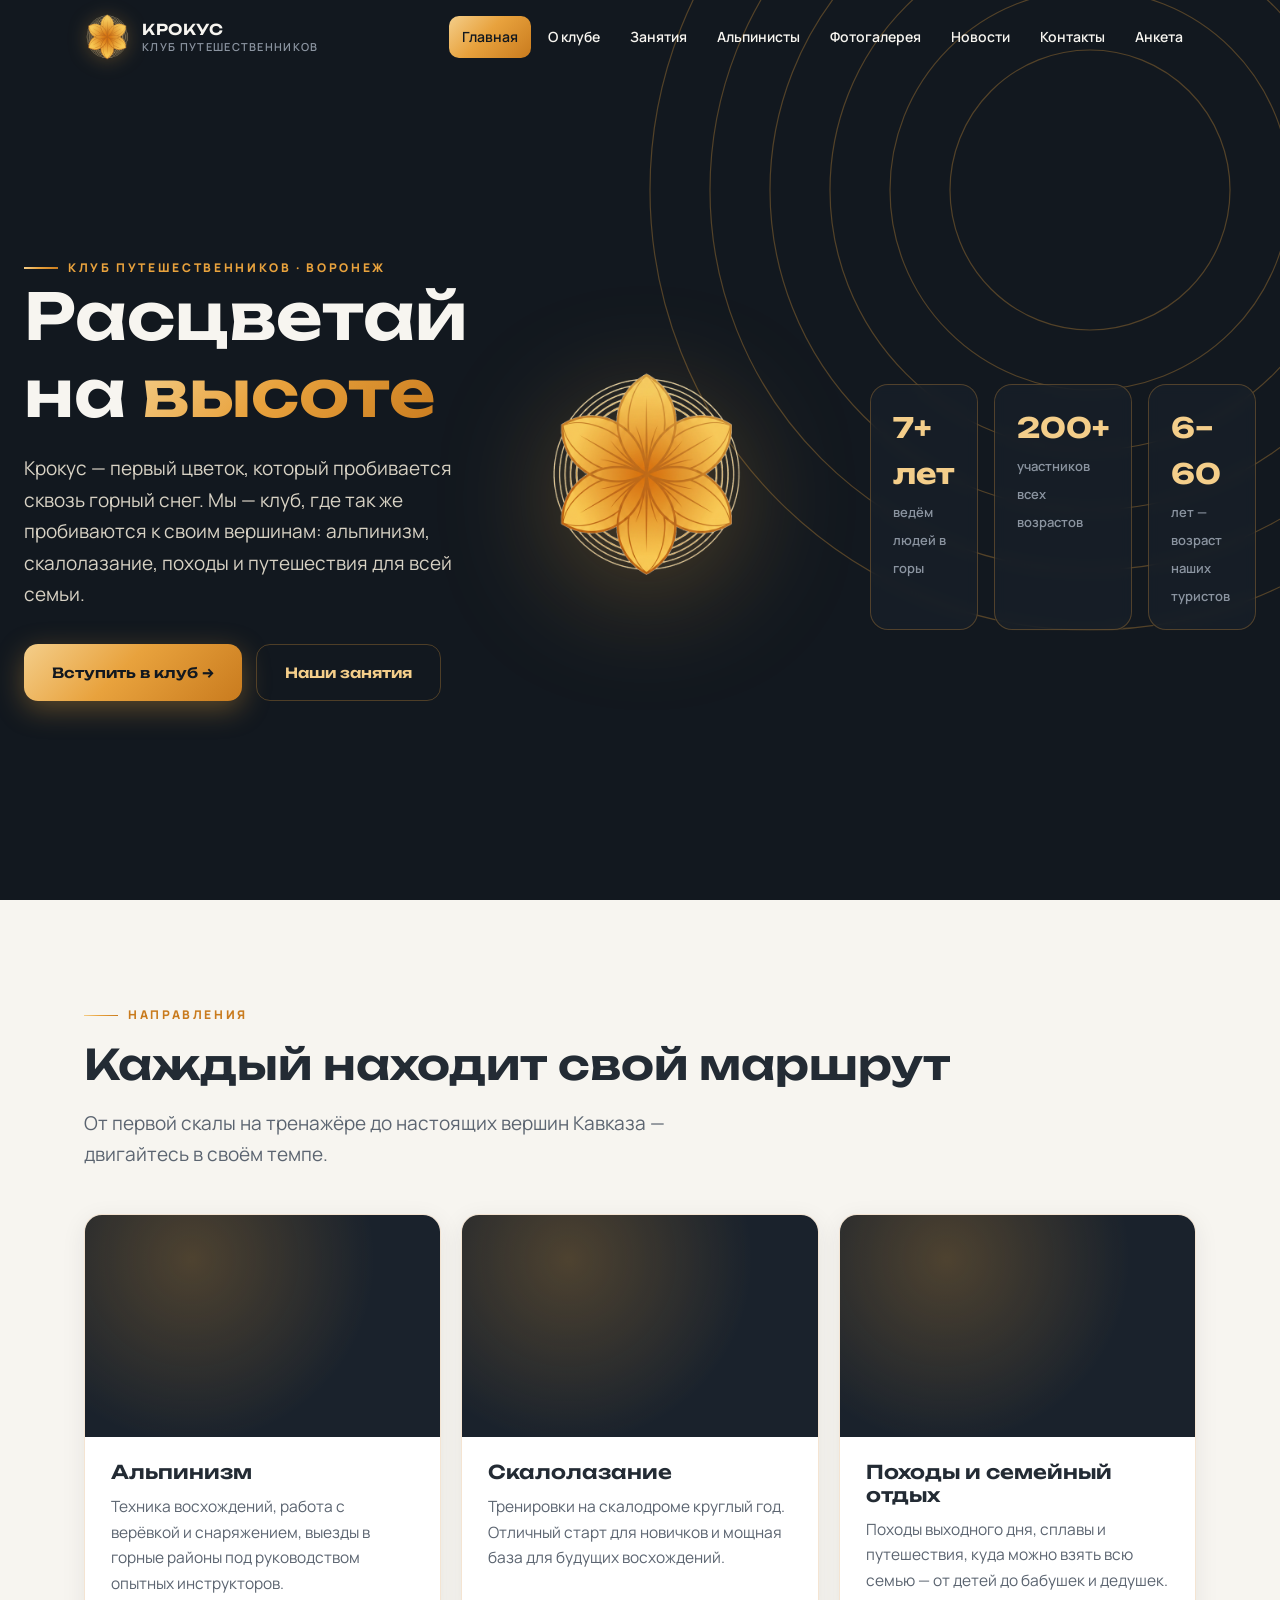
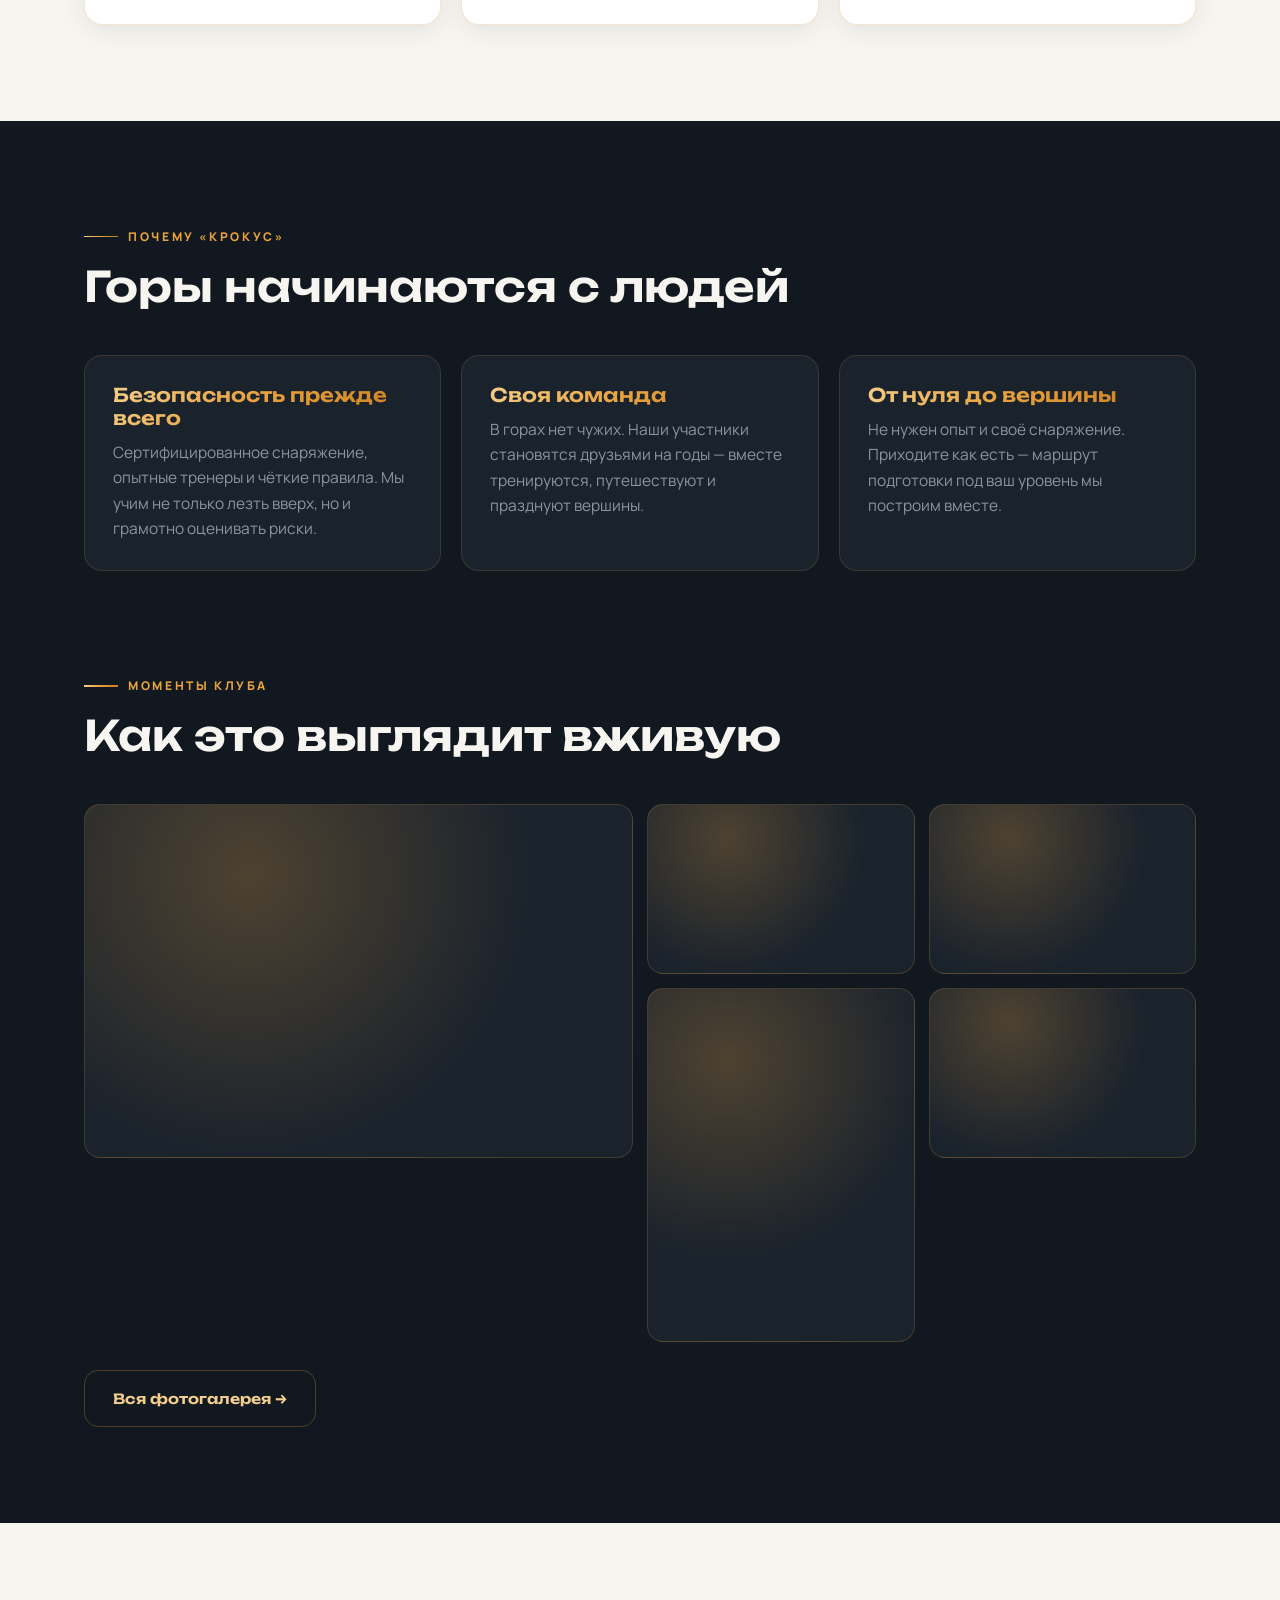
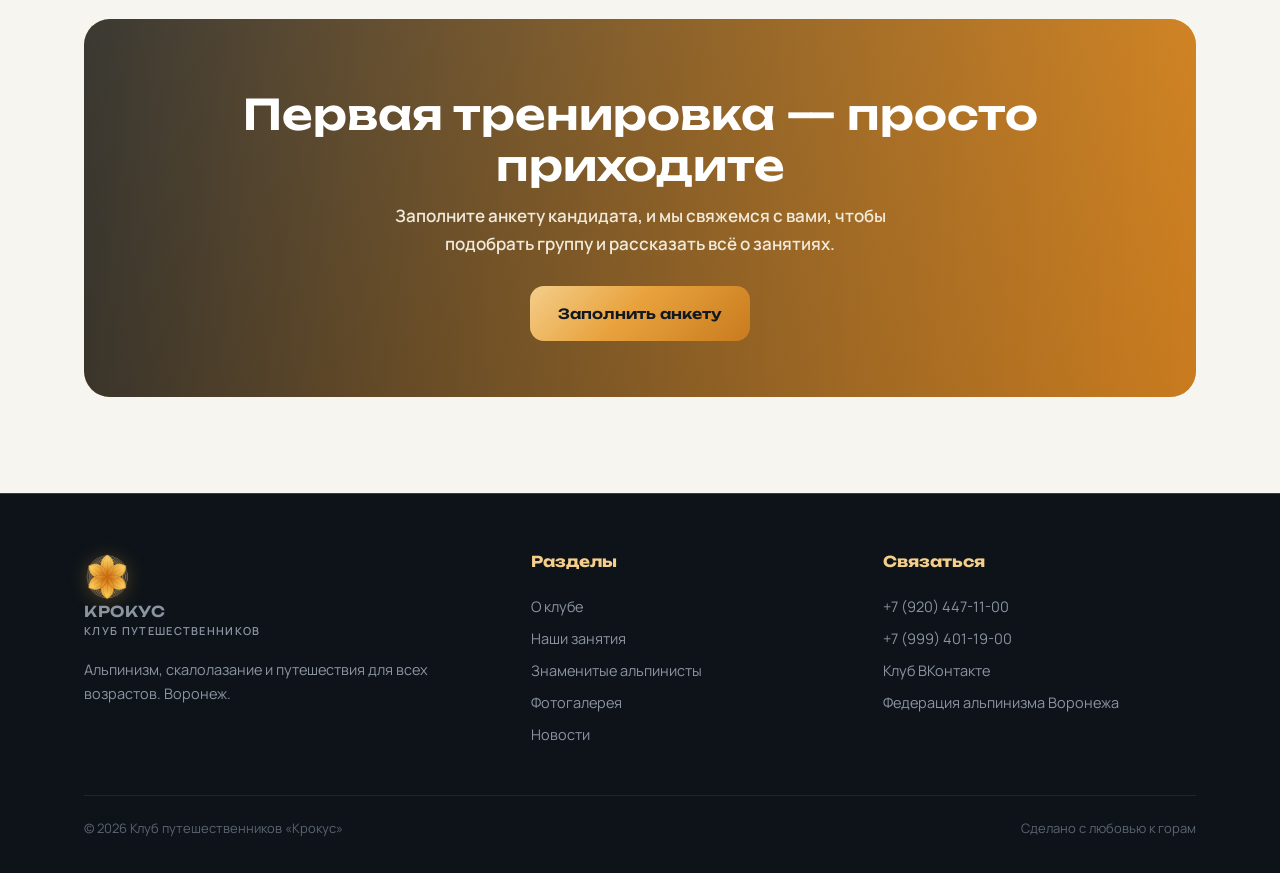
==== index.html @ ba0258b4 "Add files via upload" ====
<!DOCTYPE html>
<html lang="ru">
<head>
  <meta charset="UTF-8">
  <meta name="viewport" content="width=device-width, initial-scale=1.0">
  <title>Главная — клуб «Крокус»</title>
  <meta name="description" content="Клуб путешественников «Крокус» в Воронеже: альпинизм, скалолазание, походы и семейные путешествия.">
  <link rel="icon" href="logo.png">
  <link rel="preconnect" href="https://fonts.googleapis.com">
  <link rel="preconnect" href="https://fonts.gstatic.com" crossorigin>
  <link href="https://fonts.googleapis.com/css2?family=Unbounded:wght@400;600;700&family=Manrope:wght@500;600;700;800&display=swap" rel="stylesheet">
  <link rel="stylesheet" href="styles.css">
</head>
<body>

<header class="header">
  <div class="header-inner">
    <a class="brand" href="index.html">
      <img src="logo.png" alt="Логотип клуба «Крокус»">
      <span class="brand-name">КРОКУС<small>клуб путешественников</small></span>
    </a>
    <button class="burger" aria-label="Меню" aria-expanded="false">☰</button>
    <nav class="nav">
      <a href="index.html">Главная</a>
      <a href="about.html">О клубе</a>
      <a href="activities.html">Занятия</a>
      <a href="climbers.html">Альпинисты</a>
      <a href="gallery.html">Фотогалерея</a>
      <a href="news.html">Новости</a>
      <a href="contacts.html">Контакты</a>
      <a href="application.html">Анкета</a>
    </nav>
  </div>
</header>

<section class="hero">
  <div class="hero-photo" data-img="hero_img"></div>
  <div class="topo" aria-hidden="true">
    <svg width="900" height="900" style="top:-260px; right:-260px" viewBox="0 0 900 900" fill="none">
      <g stroke="#E8A23D" stroke-width="1.2">
        <circle cx="450" cy="450" r="140"/><circle cx="450" cy="450" r="200"/>
        <circle cx="450" cy="450" r="260"/><circle cx="450" cy="450" r="320"/>
        <circle cx="450" cy="450" r="380"/><circle cx="450" cy="450" r="440"/>
      </g>
    </svg>
  </div>
  <div class="container hero-grid">
    <div>
      <span class="altitude" data-t="hero_eyebrow"></span>
      <h1 data-t="hero_title"></h1>
      <p class="lead" data-t="hero_lead" style="color:#D8D2C4"></p>
      <div class="hero-actions">
        <a class="btn btn-gold" href="application.html">Вступить в клуб →</a>
        <a class="btn btn-ghost" href="activities.html">Наши занятия</a>
      </div>
    </div>
    <div class="hero-flower"><img src="logo.png" alt="Золотой крокус — символ клуба"></div>
  </div>
  <div class="container hero-stats">
    <div class="stat reveal"><b data-t="stat1_b"></b><span data-t="stat1_s"></span></div>
    <div class="stat reveal"><b data-t="stat2_b"></b><span data-t="stat2_s"></span></div>
    <div class="stat reveal"><b data-t="stat3_b"></b><span data-t="stat3_s"></span></div>
  </div>
</section>

<section class="section on-snow">
  <div class="container">
    <span class="altitude">Направления</span>
    <h2 data-t="dirs_title"></h2>
    <p class="lead" data-t="dirs_lead"></p>
    <div class="cards cols-3" data-list="dirs"></div>
  </div>
</section>

<section class="section">
  <div class="container">
    <span class="altitude">Почему «Крокус»</span>
    <h2 data-t="why_title"></h2>
    <div class="cards cols-3">
      <article class="card reveal"><h3 class="text-gold" data-t="why1_t"></h3><p data-t="why1_p"></p></article>
      <article class="card reveal"><h3 class="text-gold" data-t="why2_t"></h3><p data-t="why2_p"></p></article>
      <article class="card reveal"><h3 class="text-gold" data-t="why3_t"></h3><p data-t="why3_p"></p></article>
    </div>
  </div>
</section>

<section class="section" style="padding-top:0">
  <div class="container">
    <span class="altitude">Моменты клуба</span>
    <h2>Как это выглядит вживую</h2>
    <div class="mosaic" data-list="mosaic"></div>
    <div style="margin-top:28px"><a class="btn btn-ghost" href="gallery.html">Вся фотогалерея →</a></div>
  </div>
</section>

<section class="section on-snow cta-section">
  <div class="container">
    <div class="cta-band with-photo reveal">
      <div class="cta-photo" data-img="cta_img"></div>
      <h2 data-t="cta_title"></h2>
      <p data-t="cta_p"></p>
      <a class="btn" href="application.html">Заполнить анкету</a>
    </div>
  </div>
</section>

<footer class="footer">
  <div class="container">
    <div class="footer-grid">
      <div>
        <a class="brand" href="index.html" style="margin-bottom:16px">
          <img src="logo.png" alt="">
          <span class="brand-name">КРОКУС<small>клуб путешественников</small></span>
        </a>
        <p>Альпинизм, скалолазание и путешествия для всех возрастов. Воронеж.</p>
      </div>
      <div>
        <h4>Разделы</h4>
        <a href="about.html">О клубе</a>
        <a href="activities.html">Наши занятия</a>
        <a href="climbers.html">Знаменитые альпинисты</a>
        <a href="gallery.html">Фотогалерея</a>
        <a href="news.html">Новости</a>
      </div>
      <div>
        <h4>Связаться</h4>
        <a data-tel="person2_phone" href="#"></a>
        <a data-tel="person1_phone" href="#"></a>
        <a data-href="club_vk" href="#" target="_blank" rel="noopener">Клуб ВКонтакте</a>
        <a data-href="fed_vk" href="#" target="_blank" rel="noopener">Федерация альпинизма Воронежа</a>
      </div>
    </div>
    <div class="footer-bottom">
      <span>© 2026 Клуб путешественников «Крокус»</span>
      <span>Сделано с любовью к горам</span>
    </div>
  </div>
</footer>

<script src="content.js"></script>
<script src="core.js"></script>
</body>
</html>
---- styles.css ----
/* ============================================================
   КЛУБ ПУТЕШЕСТВЕННИКОВ «КРОКУС» — общие стили
   Палитра: гранит / снег / золото крокуса
   ============================================================ */

:root {
  --rock:        #12181F;   /* тёмный гранит */
  --rock-2:      #1A222C;   /* карточки на тёмном */
  --snow:        #F7F5F0;   /* снежно-белый */
  --snow-2:      #FFFFFF;
  --gold:        #E8A23D;   /* золото крокуса */
  --gold-deep:   #C97B1E;
  --gold-pale:   #F4CE8A;
  --ink:         #232B34;   /* текст на светлом */
  --mist:        #8B94A0;   /* приглушённый текст */
  --line:        rgba(232,162,61,.28);

  --grad-gold: linear-gradient(135deg, var(--gold-pale) 0%, var(--gold) 45%, var(--gold-deep) 100%);

  --font-display: 'Unbounded', system-ui, sans-serif;
  --font-body: 'Manrope', system-ui, sans-serif;

  --container: 1160px;
  --radius: 18px;
}

* { margin: 0; padding: 0; box-sizing: border-box; }
html { scroll-behavior: smooth; }

body {
  font-family: var(--font-body);
  background: var(--rock);
  color: var(--snow);
  line-height: 1.65;
  font-size: 17px;
  -webkit-font-smoothing: antialiased;
}

img { max-width: 100%; display: block; }
a { color: inherit; }

.container { max-width: var(--container); margin: 0 auto; padding: 0 24px; }

/* ---------- Топографические изолинии (сигнатура) ---------- */
.topo {
  position: absolute; inset: 0; overflow: hidden; pointer-events: none; z-index: 0;
}
.topo svg { position: absolute; opacity: .5; }

/* ---------- Шапка ---------- */
.header {
  position: fixed; top: 0; left: 0; right: 0; z-index: 100;
  transition: background .3s ease, box-shadow .3s ease;
}
.header.scrolled {
  background: rgba(18,24,31,.92);
  backdrop-filter: blur(12px);
  -webkit-backdrop-filter: blur(12px);
  box-shadow: 0 1px 0 var(--line);
}
.header-inner {
  max-width: var(--container); margin: 0 auto; padding: 14px 24px;
  display: flex; align-items: center; justify-content: space-between; gap: 20px;
}
.brand { display: flex; align-items: center; gap: 12px; text-decoration: none; }
.brand img {
  width: 46px; height: 46px; object-fit: contain;
  filter: drop-shadow(0 2px 10px rgba(232,162,61,.35));
}
.brand-name {
  font-family: var(--font-display); font-size: 15px; font-weight: 600;
  letter-spacing: .04em; line-height: 1.25;
}
.brand-name small { display: block; font-family: var(--font-body); font-size: 11px; color: var(--mist); font-weight: 600; letter-spacing: .12em; text-transform: uppercase; }

.nav { display: flex; gap: 4px; flex-wrap: wrap; }
.nav a {
  text-decoration: none; font-size: 14px; font-weight: 600;
  padding: 9px 13px; border-radius: 10px; color: var(--snow);
  transition: background .2s, color .2s;
}
.nav a:hover { background: rgba(232,162,61,.12); color: var(--gold-pale); }
.nav a.active { background: var(--grad-gold); color: var(--rock); }

.burger {
  display: none; background: none; border: 1px solid var(--line);
  border-radius: 10px; width: 44px; height: 44px; cursor: pointer;
  color: var(--gold); font-size: 20px;
}

/* ---------- Кнопки ---------- */
.btn {
  display: inline-flex; align-items: center; gap: 10px;
  font-family: var(--font-display); font-size: 14px; font-weight: 600;
  text-decoration: none; cursor: pointer; border: none;
  padding: 16px 28px; border-radius: 14px;
  transition: transform .2s ease, box-shadow .2s ease;
}
.btn:hover { transform: translateY(-2px); }
.btn-gold {
  background: var(--grad-gold); color: var(--rock);
  box-shadow: 0 8px 28px rgba(232,162,61,.35);
}
.btn-gold:hover { box-shadow: 0 12px 34px rgba(232,162,61,.45); }
.btn-ghost {
  background: transparent; color: var(--gold-pale);
  border: 1.5px solid var(--line);
}
.btn-ghost:hover { border-color: var(--gold); }

/* ---------- Отметки высоты (eyebrow) ---------- */
.altitude {
  display: inline-flex; align-items: center; gap: 10px;
  font-size: 12px; font-weight: 800; letter-spacing: .22em;
  text-transform: uppercase; color: var(--gold);
}
.altitude::before {
  content: ''; width: 34px; height: 1.5px; background: var(--grad-gold);
}

/* ---------- Секции ---------- */
.section { position: relative; padding: 96px 0; }
.section.on-snow { background: var(--snow); color: var(--ink); }
.section.on-snow .altitude { color: var(--gold-deep); }

h1, h2, h3 { font-family: var(--font-display); line-height: 1.2; font-weight: 600; }
h1 { font-size: clamp(34px, 5.4vw, 64px); }
h2 { font-size: clamp(26px, 3.6vw, 42px); margin: 14px 0 18px; }
h3 { font-size: 19px; margin-bottom: 10px; }

.lead { font-size: 19px; color: var(--mist); max-width: 640px; }
.on-snow .lead { color: #5B6470; }

.text-gold {
  background: var(--grad-gold);
  -webkit-background-clip: text; background-clip: text;
  -webkit-text-fill-color: transparent; color: transparent;
}

/* ---------- Hero ---------- */
.hero {
  position: relative; min-height: 100svh;
  display: flex; align-items: center; overflow: hidden;
  padding: 140px 0 90px;
}
.hero-grid {
  position: relative; z-index: 2;
  display: grid; grid-template-columns: 1.15fr .85fr; gap: 48px; align-items: center;
}
.hero .lead { margin: 22px 0 34px; }
.hero-actions { display: flex; gap: 14px; flex-wrap: wrap; }

.hero-flower { position: relative; display: grid; place-items: center; }
.hero-flower img {
  width: min(380px, 80%); filter: drop-shadow(0 24px 60px rgba(232,162,61,.35));
  animation: floaty 7s ease-in-out infinite;
}
@keyframes floaty {
  0%, 100% { transform: translateY(0) rotate(0deg); }
  50% { transform: translateY(-14px) rotate(1.2deg); }
}

.hero-stats {
  position: relative; z-index: 2;
  display: grid; grid-template-columns: repeat(3, 1fr); gap: 16px;
  margin-top: 64px;
}
.stat {
  border: 1px solid var(--line); border-radius: var(--radius);
  padding: 20px 22px; background: rgba(26,34,44,.6);
  backdrop-filter: blur(6px);
}
.stat b { font-family: var(--font-display); font-size: 28px; display: block; color: var(--gold-pale); }
.stat span { font-size: 13px; color: var(--mist); font-weight: 600; }

/* ---------- Карточки ---------- */
.cards { display: grid; gap: 20px; margin-top: 44px; }
.cards.cols-3 { grid-template-columns: repeat(3, 1fr); }
.cards.cols-2 { grid-template-columns: repeat(2, 1fr); }
.cards.cols-4 { grid-template-columns: repeat(4, 1fr); }

.card {
  position: relative; border-radius: var(--radius); padding: 28px;
  background: var(--rock-2); border: 1px solid rgba(232,162,61,.16);
  transition: transform .25s ease, border-color .25s ease, box-shadow .25s ease;
  overflow: hidden;
}
.card:hover { transform: translateY(-6px); border-color: var(--gold); box-shadow: 0 18px 44px rgba(0,0,0,.35); }
.on-snow .card { background: var(--snow-2); border-color: rgba(201,123,30,.2); box-shadow: 0 6px 24px rgba(35,43,52,.07); }
.on-snow .card:hover { box-shadow: 0 18px 44px rgba(35,43,52,.13); }
.card p { color: var(--mist); font-size: 15.5px; }
.on-snow .card p { color: #5B6470; }

.card-icon {
  width: 52px; height: 52px; border-radius: 14px; display: grid; place-items: center;
  background: var(--grad-gold); color: var(--rock); font-size: 24px; margin-bottom: 18px;
  box-shadow: 0 8px 22px rgba(232,162,61,.3);
}

/* ---------- Хлебная навигация страниц (page hero) ---------- */
.page-hero {
  position: relative; padding: 170px 0 70px; overflow: hidden;
}
.page-hero .lead { margin-top: 16px; }

/* ---------- Люди / контакты ---------- */
.person {
  display: flex; gap: 20px; align-items: center;
}
.person-avatar {
  width: 74px; height: 74px; border-radius: 50%; flex-shrink: 0;
  background: var(--grad-gold); display: grid; place-items: center;
  font-family: var(--font-display); font-size: 26px; color: var(--rock); font-weight: 600;
}
.person b { font-size: 18px; display: block; }
.person span { color: var(--mist); font-size: 14px; font-weight: 600; }
.person a { color: var(--gold); text-decoration: none; font-weight: 700; }
.person a:hover { text-decoration: underline; }

/* ---------- Таблица занятий ---------- */
.schedule { width: 100%; border-collapse: collapse; margin-top: 30px; }
.schedule th, .schedule td { text-align: left; padding: 16px 18px; }
.schedule th {
  font-family: var(--font-display); font-size: 13px; letter-spacing: .08em;
  text-transform: uppercase; color: var(--gold-deep);
  border-bottom: 2px solid var(--gold);
}
.schedule td { border-bottom: 1px solid rgba(35,43,52,.1); font-size: 15.5px; }
.schedule tr:hover td { background: rgba(232,162,61,.07); }

/* ---------- Галерея ---------- */
.gallery-grid {
  display: grid; grid-template-columns: repeat(3, 1fr); gap: 16px; margin-top: 40px;
}
.shot {
  position: relative; border-radius: var(--radius); overflow: hidden;
  aspect-ratio: 4/3; border: 1px solid rgba(232,162,61,.18);
  display: grid; place-items: center; text-align: center; padding: 20px;
  background:
    radial-gradient(circle at 30% 20%, rgba(232,162,61,.18), transparent 60%),
    var(--rock-2);
  transition: transform .25s ease;
}
.shot:hover { transform: scale(1.02); }
.shot .cap { font-size: 14px; color: var(--mist); font-weight: 600; }
.shot .peak { font-family: var(--font-display); font-size: 17px; color: var(--gold-pale); margin-bottom: 6px; }

/* ---------- Формы ---------- */
.form-card {
  background: var(--snow-2); border-radius: 22px; padding: 40px;
  box-shadow: 0 24px 60px rgba(18,24,31,.12);
  border: 1px solid rgba(201,123,30,.15);
}
.form-grid { display: grid; grid-template-columns: 1fr 1fr; gap: 18px; }
.field { display: flex; flex-direction: column; gap: 7px; }
.field.full { grid-column: 1 / -1; }
.field label { font-size: 13px; font-weight: 800; letter-spacing: .04em; color: var(--ink); }
.field input, .field select, .field textarea {
  font-family: var(--font-body); font-size: 16px; color: var(--ink);
  padding: 14px 16px; border-radius: 12px;
  border: 1.5px solid #D9D4C8; background: var(--snow);
  transition: border-color .2s, box-shadow .2s;
}
.field input:focus, .field select:focus, .field textarea:focus {
  outline: none; border-color: var(--gold);
  box-shadow: 0 0 0 4px rgba(232,162,61,.18);
}
.field textarea { resize: vertical; min-height: 110px; }
.form-note { font-size: 13px; color: #8B8474; margin-top: 14px; }

/* ---------- Новости ---------- */
.news-item { display: grid; grid-template-columns: 130px 1fr; gap: 26px; padding: 30px 0; border-bottom: 1px solid rgba(35,43,52,.1); }
.news-date {
  font-family: var(--font-display); color: var(--gold-deep); font-size: 15px; font-weight: 600;
}
.news-item h3 { margin-bottom: 8px; }
.news-item p { color: #5B6470; font-size: 15.5px; }

/* ---------- CTA-полоса ---------- */
.cta-band {
  position: relative; overflow: hidden;
  background: var(--grad-gold); color: var(--rock);
  border-radius: 26px; padding: 56px; text-align: center;
}
.cta-band h2 { margin-bottom: 12px; }
.cta-band p { font-weight: 600; max-width: 560px; margin: 0 auto 28px; }
.cta-band .btn { background: var(--rock); color: var(--gold-pale); }

/* ---------- Подвал ---------- */
.footer {
  border-top: 1px solid var(--line); padding: 56px 0 34px; background: #0D1319;
}
.footer-grid { display: grid; grid-template-columns: 1.3fr 1fr 1fr; gap: 40px; }
.footer h4 { font-family: var(--font-display); font-size: 15px; margin-bottom: 16px; color: var(--gold-pale); }
.footer a { color: var(--mist); text-decoration: none; font-size: 14.5px; display: block; padding: 4px 0; }
.footer a:hover { color: var(--gold); }
.footer p { color: var(--mist); font-size: 14.5px; }
.footer-bottom {
  margin-top: 44px; padding-top: 22px; border-top: 1px solid rgba(232,162,61,.12);
  display: flex; justify-content: space-between; gap: 16px; flex-wrap: wrap;
  color: #5B6470; font-size: 13px;
}

/* ---------- Анимация появления ---------- */
.reveal { opacity: 0; transform: translateY(26px); transition: opacity .7s ease, transform .7s ease; }
.reveal.visible { opacity: 1; transform: none; }

/* ---------- Адаптив ---------- */
@media (max-width: 960px) {
  .hero-grid { grid-template-columns: 1fr; text-align: center; }
  .hero-actions { justify-content: center; }
  .hero-flower { order: -1; }
  .hero-flower img { width: min(260px, 62%); }
  .cards.cols-3, .cards.cols-4 { grid-template-columns: 1fr 1fr; }
  .gallery-grid { grid-template-columns: 1fr 1fr; }
  .footer-grid { grid-template-columns: 1fr 1fr; }

  .nav {
    display: none; position: absolute; top: 100%; left: 0; right: 0;
    flex-direction: column; padding: 14px;
    background: rgba(18,24,31,.98); border-bottom: 1px solid var(--line);
  }
  .nav.open { display: flex; }
  .nav a { padding: 14px; font-size: 16px; }
  .burger { display: grid; place-items: center; }
}

@media (max-width: 620px) {
  .cards.cols-3, .cards.cols-2, .cards.cols-4 { grid-template-columns: 1fr; }
  .hero-stats { grid-template-columns: 1fr; }
  .form-grid { grid-template-columns: 1fr; }
  .gallery-grid { grid-template-columns: 1fr; }
  .news-item { grid-template-columns: 1fr; gap: 6px; }
  .footer-grid { grid-template-columns: 1fr; }
  .section { padding: 68px 0; }
  .cta-band { padding: 40px 24px; }
  .form-card { padding: 26px 20px; }
  .schedule { display: block; overflow-x: auto; }
}

@media (prefers-reduced-motion: reduce) {
  *, *::before, *::after { animation: none !important; transition: none !important; }
  html { scroll-behavior: auto; }
  .reveal { opacity: 1; transform: none; }
}

/* ============================================================
   v2: фото-дизайн
   ============================================================ */

/* Герой с фотографией гор */
.hero-photo {
  position: absolute; inset: 0; z-index: 0;
}
.hero-photo::after {
  content: ''; position: absolute; inset: 0;
  background:
    linear-gradient(180deg, rgba(18,24,31,.72) 0%, rgba(18,24,31,.55) 45%, var(--rock) 100%);
}
.hero-photo, .page-photo { background-size: cover; background-position: center; }
.hero .topo svg { opacity: .3; }

/* Фон внутренних страниц */
.page-hero { isolation: isolate; }
.page-photo {
  position: absolute; inset: 0; z-index: -1;
}
.page-photo::after {
  content: ''; position: absolute; inset: 0;
  background: linear-gradient(180deg, rgba(18,24,31,.78) 0%, rgba(18,24,31,.62) 55%, var(--rock) 100%);
}

/* Карточки с фотографиями */
.photo-card {
  border-radius: var(--radius); overflow: hidden;
  background: var(--rock-2); border: 1px solid rgba(232,162,61,.16);
  transition: transform .25s ease, border-color .25s ease, box-shadow .25s ease;
  display: flex; flex-direction: column;
}
.photo-card:hover { transform: translateY(-6px); border-color: var(--gold); box-shadow: 0 18px 44px rgba(0,0,0,.35); }
.on-snow .photo-card { background: var(--snow-2); border-color: rgba(201,123,30,.2); box-shadow: 0 6px 24px rgba(35,43,52,.08); }
.photo-card-img { aspect-ratio: 16/10; overflow: hidden; position: relative; background: linear-gradient(135deg, #22303E, #141B22); }
.photo-card-img.tall { aspect-ratio: 16/9; }
.photo-card-img img { width: 100%; height: 100%; object-fit: cover; transition: transform .5s ease; }
.photo-card:hover .photo-card-img img { transform: scale(1.06); }
.photo-card-body { padding: 24px 26px 28px; }
.photo-card-body p { color: var(--mist); font-size: 15.5px; margin-top: 6px; }
.on-snow .photo-card-body p { color: #5B6470; }

/* Заглушка при недоступной картинке */
.img-missing { background: radial-gradient(circle at 30% 20%, rgba(232,162,61,.25), transparent 60%), var(--rock-2) !important; }
.img-missing img { display: none; }

/* Мозаика на главной */
.mosaic {
  display: grid; gap: 14px; margin-top: 44px;
  grid-template-columns: repeat(4, 1fr); grid-auto-rows: 170px;
}
.mosaic-item { border-radius: 16px; overflow: hidden; border: 1px solid rgba(232,162,61,.2); }
.mosaic-item img { width: 100%; height: 100%; object-fit: cover; transition: transform .5s ease; }
.mosaic-item:hover img { transform: scale(1.07); }
.mosaic-item:nth-child(1) { grid-column: span 2; grid-row: span 2; }
.mosaic-item:nth-child(4) { grid-row: span 2; }

/* Галерея с фото */
.shot { padding: 0; cursor: zoom-in; }
.shot img { width: 100%; height: 100%; object-fit: cover; position: absolute; inset: 0; transition: transform .4s ease; }
.shot:hover img { transform: scale(1.05); }
.shot figcaption {
  position: absolute; left: 0; right: 0; bottom: 0; z-index: 2;
  padding: 34px 18px 14px; text-align: left;
  background: linear-gradient(180deg, transparent, rgba(13,19,25,.88));
}
.shot figcaption b { display: block; font-family: var(--font-display); font-size: 15px; color: #fff; }
.shot figcaption span { font-size: 12.5px; color: var(--gold-pale); font-weight: 600; }

/* Лайтбокс */
.lightbox {
  display: none;
  position: fixed; inset: 0; z-index: 300; background: rgba(10,14,18,.94);
  padding: 4vmin; cursor: zoom-out;
}
.lightbox.open { display: grid; place-items: center; }
.lightbox img { max-width: 92vw; max-height: 88vh; border-radius: 12px; object-fit: contain; }
.lightbox-close {
  position: absolute; top: 18px; right: 20px; width: 46px; height: 46px;
  border-radius: 50%; border: 1px solid var(--line); background: rgba(26,34,44,.8);
  color: #fff; font-size: 18px; cursor: pointer; z-index: 2;
}

/* Новости карточками с фото */
.news-list { display: grid; gap: 22px; margin-top: 40px; }
.news-card {
  display: grid; grid-template-columns: 320px 1fr; overflow: hidden;
  background: var(--snow-2); border: 1px solid rgba(201,123,30,.2);
  border-radius: var(--radius); box-shadow: 0 6px 24px rgba(35,43,52,.07);
  transition: transform .25s ease, box-shadow .25s ease;
}
.news-card:hover { transform: translateY(-4px); box-shadow: 0 18px 44px rgba(35,43,52,.13); }
.news-img { min-height: 200px; background: linear-gradient(135deg, #E9E2D2, #F7F5F0); }
.news-img img { width: 100%; height: 100%; object-fit: cover; }
.news-body { padding: 26px 30px; }
.news-body .news-date { font-family: var(--font-display); color: var(--gold-deep); font-size: 13px; letter-spacing: .06em; }
.news-body h3 { margin: 8px 0 8px; }
.news-body p { color: #5B6470; font-size: 15.5px; }

/* Видео */
.video-grid { display: grid; grid-template-columns: 1fr 1fr; gap: 22px; margin-top: 40px; }
.video-frame {
  aspect-ratio: 16/9; border-radius: var(--radius); overflow: hidden;
  border: 1px solid rgba(232,162,61,.25); background: #000;
}
.video-frame iframe { width: 100%; height: 100%; border: 0; display: block; }
.video-card p { margin-top: 12px; font-weight: 700; font-size: 15px; }

/* CTA с фото-фоном */
.cta-band.with-photo { color: #fff; }
.cta-band.with-photo .cta-photo {
  position: absolute; inset: 0; background-size: cover; background-position: center;
}
.cta-band.with-photo .cta-photo::after {
  content: ''; position: absolute; inset: 0; background: linear-gradient(90deg, rgba(18,24,31,.82), rgba(201,123,30,.55));
}
.cta-band.with-photo > *:not(.cta-photo) { position: relative; z-index: 2; }
.cta-band.with-photo p { color: #F1EADA; }
.cta-band.with-photo .btn { background: var(--grad-gold); color: var(--rock); }

/* Плашка предпросмотра черновика */
.draft-bar {
  position: fixed; left: 0; right: 0; bottom: 0; z-index: 400;
  background: var(--gold-deep); color: #fff; font-size: 13.5px; font-weight: 700;
  padding: 10px 16px; text-align: center;
}
.draft-bar a { color: #fff; }
.draft-bar button {
  background: rgba(255,255,255,.18); border: 0; color: #fff; font-weight: 700;
  border-radius: 8px; padding: 4px 10px; cursor: pointer; margin-left: 6px;
}

@media (max-width: 960px) {
  .mosaic { grid-template-columns: repeat(2, 1fr); grid-auto-rows: 150px; }
  .video-grid { grid-template-columns: 1fr; }
  .news-card { grid-template-columns: 1fr; }
  .news-img { min-height: 190px; }
}
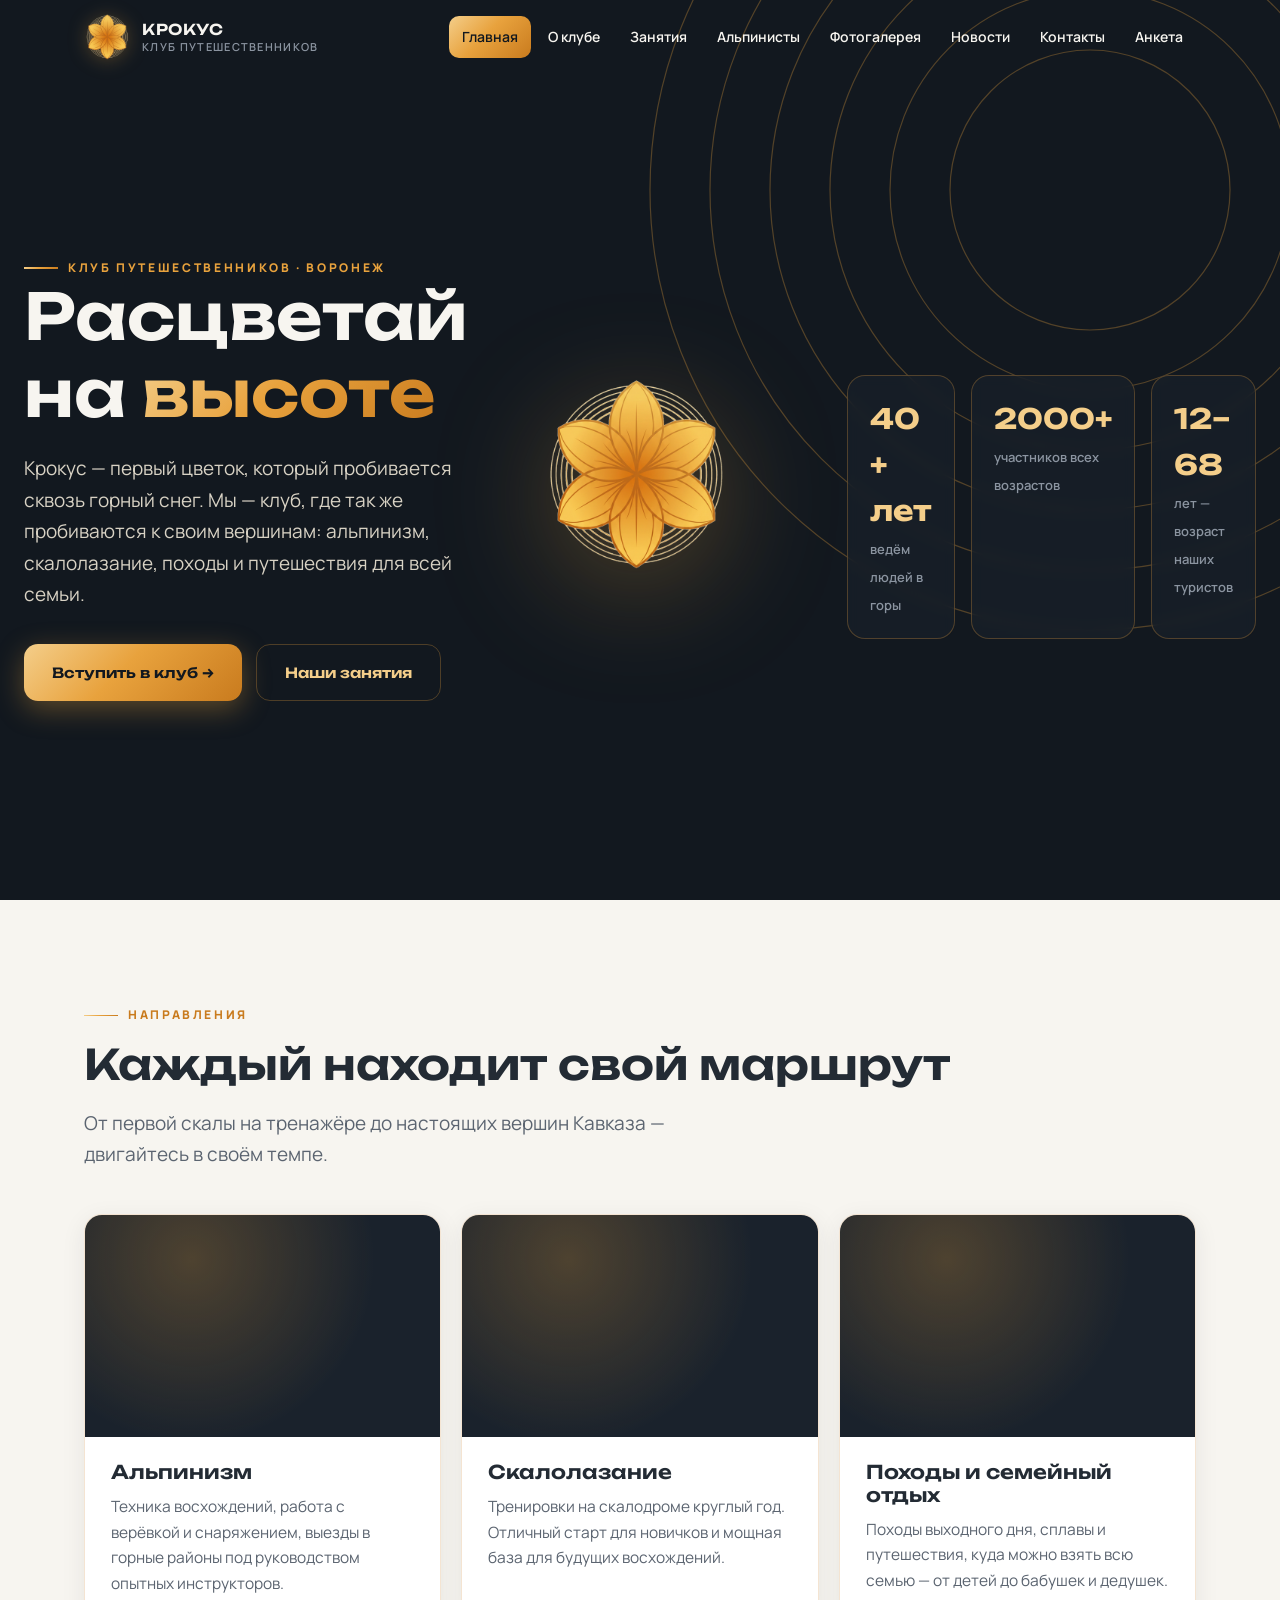
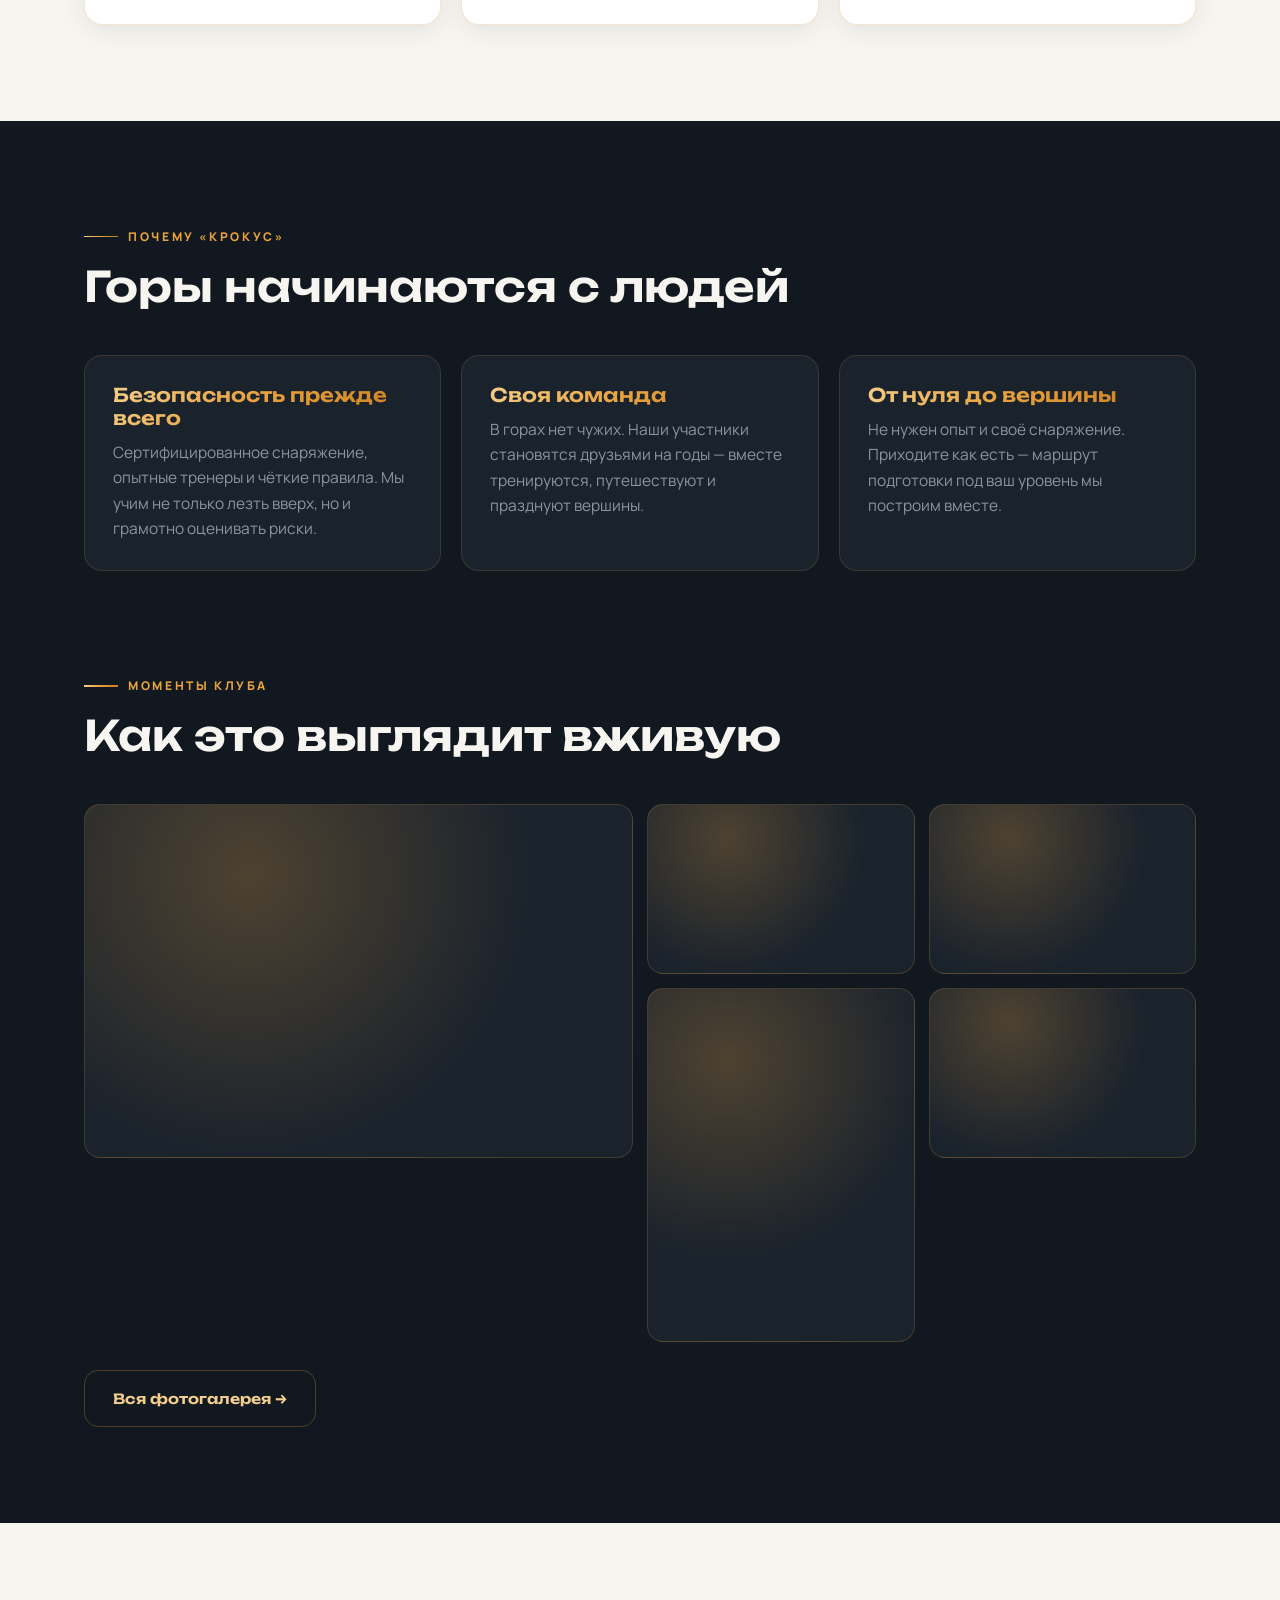
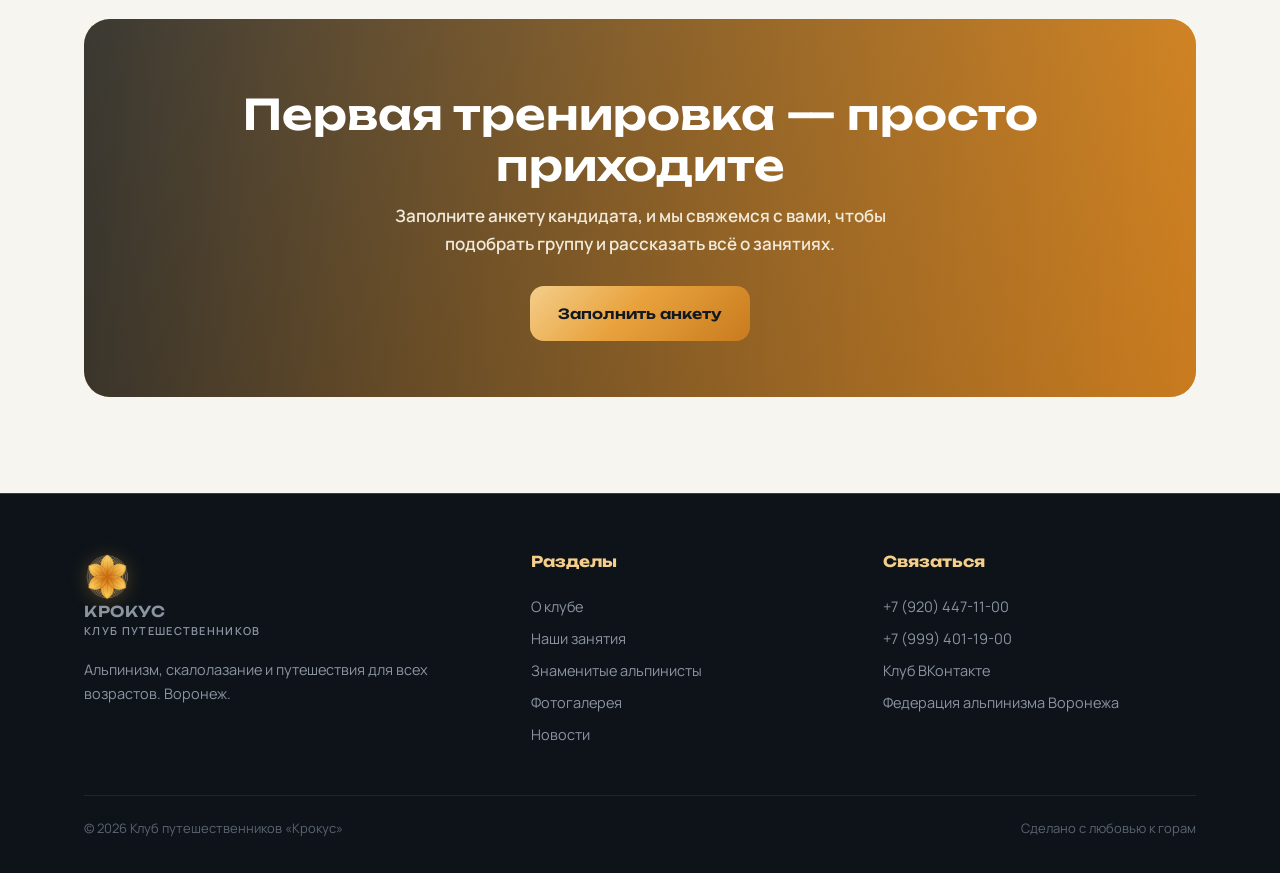
==== commit 81019c77: "Add files via upload" ====
--- a/index.html
+++ b/index.html
@@ -137,7 +137,12 @@
   </div>
 </footer>
 
-<script src="content.js"></script>
-<script src="core.js"></script>
+<script>
+  // Всегда подгружаем свежий content.js (защита от кэширования браузером)
+  var s = document.createElement('script');
+  s.src = 'content.js?v=' + Date.now();
+  s.onload = function () { var c = document.createElement('script'); c.src = 'core.js'; document.body.appendChild(c); };
+  document.body.appendChild(s);
+</script>
 </body>
 </html>
--- a/styles.css
+++ b/styles.css
@@ -251,8 +251,8 @@
   box-shadow: 0 24px 60px rgba(18,24,31,.12);
   border: 1px solid rgba(201,123,30,.15);
 }
-.form-grid { display: grid; grid-template-columns: 1fr 1fr; gap: 18px; }
-.field { display: flex; flex-direction: column; gap: 7px; }
+.form-grid { display: grid; grid-template-columns: minmax(0,1fr) minmax(0,1fr); gap: 18px; }
+.field { display: flex; flex-direction: column; gap: 7px; min-width: 0; }
 .field.full { grid-column: 1 / -1; }
 .field label { font-size: 13px; font-weight: 800; letter-spacing: .04em; color: var(--ink); }
 .field input, .field select, .field textarea {
@@ -328,7 +328,7 @@
 @media (max-width: 620px) {
   .cards.cols-3, .cards.cols-2, .cards.cols-4 { grid-template-columns: 1fr; }
   .hero-stats { grid-template-columns: 1fr; }
-  .form-grid { grid-template-columns: 1fr; }
+  .form-grid { grid-template-columns: minmax(0,1fr); }
   .gallery-grid { grid-template-columns: 1fr; }
   .news-item { grid-template-columns: 1fr; gap: 6px; }
   .footer-grid { grid-template-columns: 1fr; }
